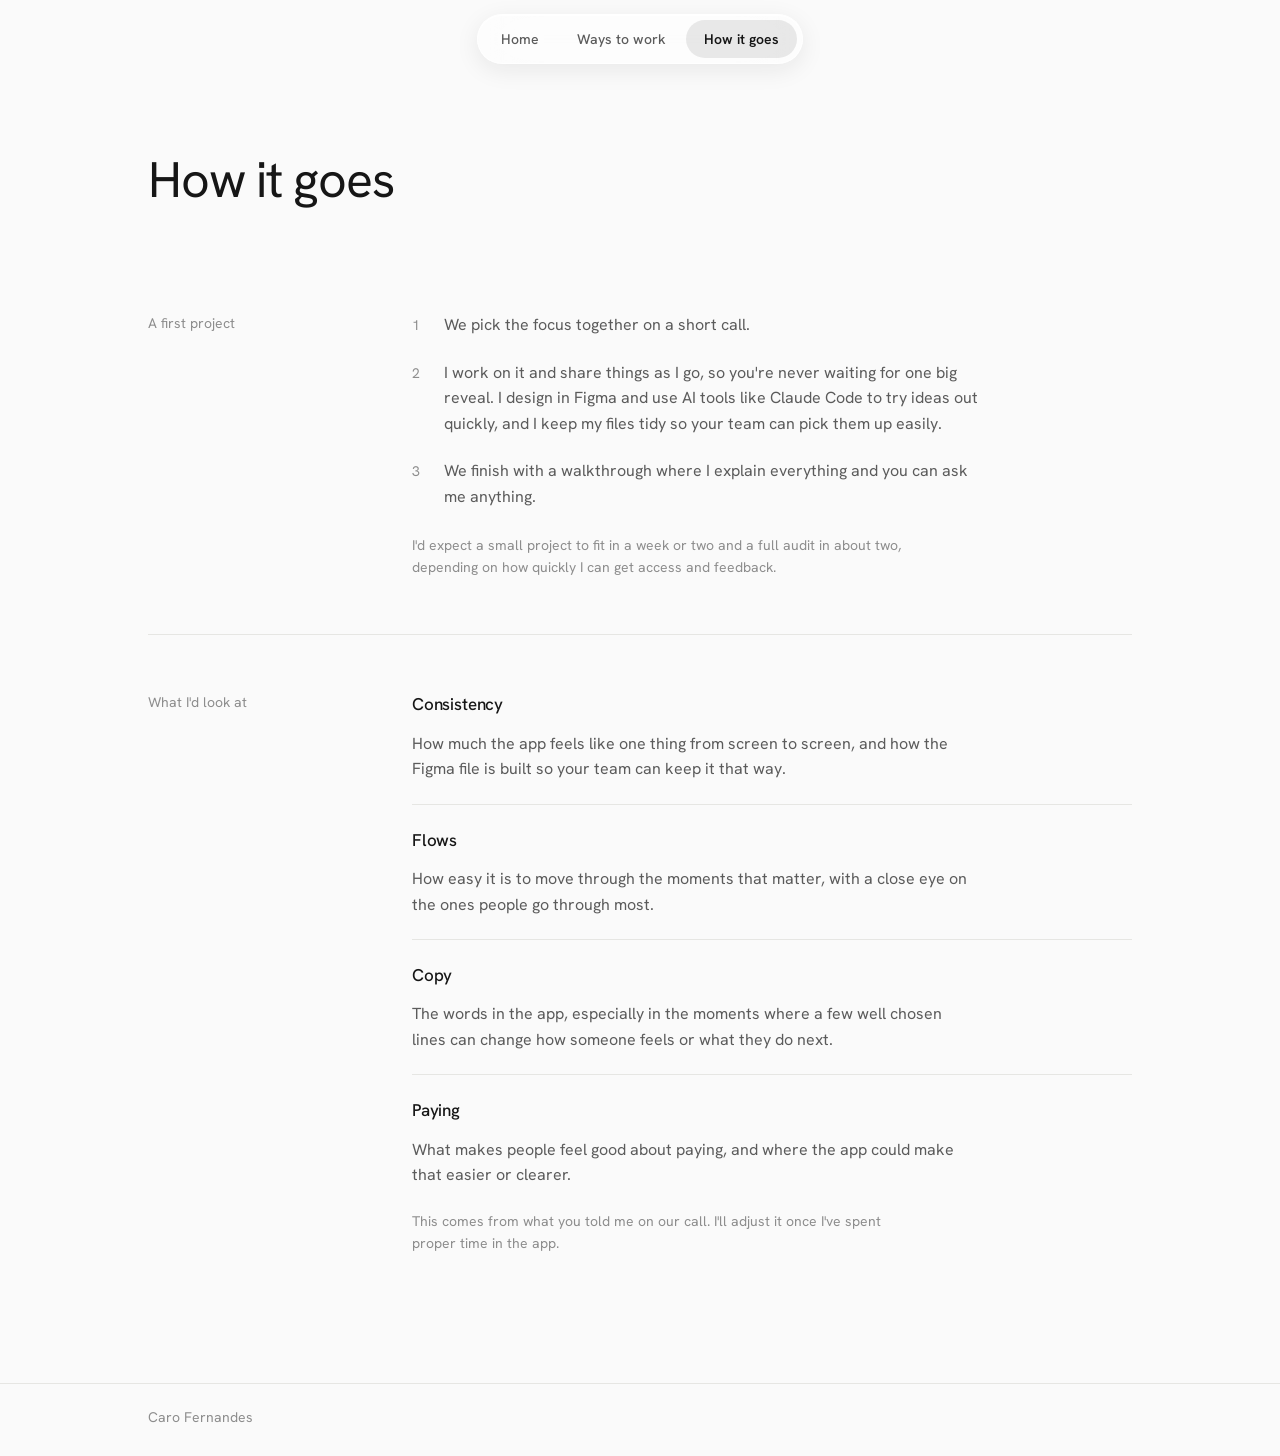
==== process.html @ 89c7634b "Clean header: glass pill menu, Hanken Grotesk only, no logo, shorter intro in Caro's words, name in " ====
<!DOCTYPE html>
<html lang="en">
<head>
<meta charset="utf-8">
<meta name="viewport" content="width=device-width, initial-scale=1">
<title>How it goes with Caro</title>
<link rel="preconnect" href="https://fonts.googleapis.com">
<link rel="preconnect" href="https://fonts.gstatic.com" crossorigin>
<link href="https://fonts.googleapis.com/css2?family=Hanken+Grotesk:wght@300;400;500;600&display=swap" rel="stylesheet">
<link rel="stylesheet" href="style.css">
</head>
<body>
<header class="top">
  <div class="wrap">
    <nav class="menu" aria-label="Main">
      <a href="index.html">Home</a>
      <a href="ways.html">Ways to work</a>
      <a href="process.html" aria-current="page">How it goes</a>
    </nav>
  </div>
</header>

<main>
  <div class="wrap">
    <section class="page-title">
      <h1>How it goes</h1>
    </section>

    <section class="row first">
      <div class="label">A first project</div>
      <div>
        <ol class="steps">
          <li><span class="n">1</span><span>We pick the focus together on a short call.</span></li>
          <li><span class="n">2</span><span>I work on it and share things as I go, so you're never waiting for one big reveal. I design in Figma and use AI tools like Claude Code to try ideas out quickly, and I keep my files tidy so your team can pick them up easily.</span></li>
          <li><span class="n">3</span><span>We finish with a walkthrough where I explain everything and you can ask me anything.</span></li>
        </ol>
        <p class="fine" style="margin-top:24px">I'd expect a small project to fit in a week or two and a full audit in about two, depending on how quickly I can get access and feedback.</p>
      </div>
    </section>

    <section class="row">
      <div class="label">What I'd look at</div>
      <div class="lens">
        <div class="item">
          <h2>Consistency</h2>
          <p>How much the app feels like one thing from screen to screen, and how the Figma file is built so your team can keep it that way.</p>
        </div>
        <div class="item">
          <h2>Flows</h2>
          <p>How easy it is to move through the moments that matter, with a close eye on the ones people go through most.</p>
        </div>
        <div class="item">
          <h2>Copy</h2>
          <p>The words in the app, especially in the moments where a few well chosen lines can change how someone feels or what they do next.</p>
        </div>
        <div class="item">
          <h2>Paying</h2>
          <p>What makes people feel good about paying, and where the app could make that easier or clearer.</p>
        </div>
        <p class="fine">This comes from what you told me on our call. I'll adjust it once I've spent proper time in the app.</p>
      </div>
    </section>
    <div style="height:72px"></div>
  </div>
</main>

<footer>
  <div class="wrap">
    <span>Caro Fernandes</span>
  </div>
</footer>
</body>
</html>
---- style.css ----
:root {
  /* layout idea: quiet editorial pages, top menu like a studio site, grey labels left, content right, one soft gradient */
  --bg: #fafafa;
  --ink: #161616;
  --soft: #5b5b5b;
  --muted: #8d8d8d;
  --line: #e6e6e3;
  --g1: #dcf2e8;
  --g2: #d8e5fb;
  --g3: #e8dff7;
  --font: "Hanken Grotesk", system-ui, -apple-system, "Segoe UI", Helvetica, Arial, sans-serif;
  color-scheme: light;
}
* { box-sizing: border-box; }
html { background: var(--bg); scroll-behavior: smooth; }
body {
  margin: 0;
  background: var(--bg);
  color: var(--ink);
  font-family: var(--font);
  font-size: 16px;
  line-height: 1.6;
  -webkit-font-smoothing: antialiased;
  min-height: 100vh;
  display: flex;
  flex-direction: column;
}
.wrap { width: 100%; max-width: 1040px; margin: 0 auto; padding: 0 28px; }

/* top menu: a floating glass pill */
.top { height: 72px; }
.menu {
  position: fixed; z-index: 50; top: 14px; left: 0; right: 0; margin: 0 auto; width: max-content; max-width: calc(100% - 24px);
  display: flex; gap: 2px; padding: 5px; border-radius: 999px;
  background: rgba(255, 255, 255, 0.5);
  -webkit-backdrop-filter: blur(28px) saturate(1.8); backdrop-filter: blur(28px) saturate(1.8);
  border: 1px solid rgba(255, 255, 255, 0.75);
  box-shadow: 0 6px 24px rgba(20, 20, 20, 0.08), inset 0 1px 0 rgba(255, 255, 255, 0.9);
}
.menu a { padding: 8px 18px; border-radius: 999px; font-size: 14px; font-weight: 500; color: var(--soft); text-decoration: none; white-space: nowrap; }
.menu a:hover { color: var(--ink); }
.menu a[aria-current="page"] { background: rgba(22, 22, 22, 0.09); color: var(--ink); font-weight: 600; }
@supports not ((backdrop-filter: blur(1px)) or (-webkit-backdrop-filter: blur(1px))) { .menu { background: rgba(255, 255, 255, 0.94); } }
a:focus-visible { outline: 2px solid var(--ink); outline-offset: 3px; border-radius: 2px; }

/* page */
main { flex: 1; }
.hero { display: grid; grid-template-columns: minmax(0, 1fr) minmax(0, 1.4fr); gap: 24px 64px; padding: 96px 0 72px; }
.hero .tag { color: var(--muted); font-size: 14px; align-self: end; max-width: 26ch; }
h1 { margin: 0 0 28px; font-weight: 400; font-size: clamp(30px, 5vw, 50px); line-height: 1.12; letter-spacing: -0.025em; text-wrap: balance; }
h2 { margin: 0 0 12px; font-weight: 500; font-size: 17px; letter-spacing: -0.01em; }
p { margin: 0 0 16px; max-width: 62ch; color: var(--soft); }
p:last-child { margin-bottom: 0; }
.lead { color: var(--ink); }
.page-title { padding: 80px 0 48px; }
.page-title h1 { margin-bottom: 0; max-width: 18ch; }

.band { position: relative; height: 320px; overflow: hidden; border-radius: 4px; margin-bottom: 8px;
  background:
    radial-gradient(40% 90% at 12% 70%, var(--g1), transparent 70%),
    radial-gradient(45% 100% at 48% 40%, var(--g2), transparent 70%),
    radial-gradient(40% 90% at 88% 65%, var(--g3), transparent 70%),
    #f1f1ee;
  filter: saturate(1.05);
}
.band .clock { position: absolute; left: 20px; bottom: 16px; font-size: 14px; color: var(--soft); font-variant-numeric: tabular-nums; }
.band .hint { position: absolute; right: 20px; bottom: 16px; font-size: 14px; color: var(--soft); }

.row { display: grid; grid-template-columns: 200px minmax(0, 1fr); gap: 16px 64px; padding: 56px 0; border-top: 1px solid var(--line); }
.row.first { border-top: 0; }
.label { font-size: 14px; color: var(--muted); }

.way { padding: 26px 0; border-top: 1px solid var(--line); }
.way:first-child { border-top: 0; padding-top: 0; }
.way:last-child { padding-bottom: 0; }
.way-head { display: flex; justify-content: space-between; align-items: baseline; gap: 4px 24px; flex-wrap: wrap; }
.name { display: flex; align-items: center; gap: 10px; font-weight: 500; font-size: 17px; }
.ic { flex: none; color: var(--muted); position: relative; top: 2px; }
.price { color: var(--ink); font-size: 15px; font-variant-numeric: tabular-nums; }
.price small { color: var(--muted); font-size: 14px; }
.desc { margin: 8px 0 0; }

.steps { display: grid; gap: 22px; padding: 0; margin: 0; list-style: none; }
.steps li { display: grid; grid-template-columns: 32px minmax(0, 1fr); color: var(--soft); max-width: 64ch; }
.steps .n { color: var(--muted); font-variant-numeric: tabular-nums; font-size: 14px; padding-top: 2px; }
.lens { display: grid; gap: 0; }
.lens .item { padding: 22px 0; border-top: 1px solid var(--line); }
.lens .item:first-child { border-top: 0; padding-top: 0; }
.lens .item:last-child { padding-bottom: 0; }
.fine { font-size: 14px; color: var(--muted); }

.contact { display: grid; gap: 10px; margin: 24px 0 0; }
.contact div { display: flex; align-items: center; gap: 10px; color: var(--ink); }
.sign { color: var(--ink); margin-top: 36px; }
a { color: var(--ink); text-decoration: underline; text-decoration-color: #b9b9b6; text-underline-offset: 3px; }
a:hover { text-decoration-color: var(--ink); }

.next { display: flex; justify-content: flex-end; padding: 8px 0 72px; }
.next a { display: inline-flex; align-items: center; gap: 8px; font-size: 15px; }

footer { border-top: 1px solid var(--line); }
footer .wrap { display: flex; justify-content: space-between; gap: 16px; flex-wrap: wrap; padding-top: 22px; padding-bottom: 28px; font-size: 14px; color: var(--muted); }

@media (max-width: 760px) {
  .wrap { padding: 0 20px; }
  .top { height: 66px; }
  .menu { top: 12px; }
  .menu a { padding: 8px 12px; font-size: 13px; }
  .hero { grid-template-columns: minmax(0, 1fr); padding: 48px 0 40px; }
  .hero .tag { order: 2; }
  .page-title { padding: 40px 0 24px; }
  .band { height: 220px; }
  .row { grid-template-columns: minmax(0, 1fr); gap: 14px; padding: 40px 0; }
  .next { padding-bottom: 48px; }
}
@media (prefers-reduced-motion: reduce) { html { scroll-behavior: auto; } }

.glance { display: grid; margin-bottom: 20px; }
.glance a { display: flex; justify-content: space-between; align-items: baseline; gap: 4px 24px; flex-wrap: wrap; padding: 14px 0; border-top: 1px solid var(--line); text-decoration: none; color: var(--ink); }
.glance a:first-child { border-top: 0; padding-top: 0; }
.glance a:hover span:first-child { text-decoration: underline; text-decoration-color: #b9b9b6; text-underline-offset: 3px; }
.glance .p { font-size: 15px; font-variant-numeric: tabular-nums; }
.glance .p small { color: var(--muted); font-size: 14px; }
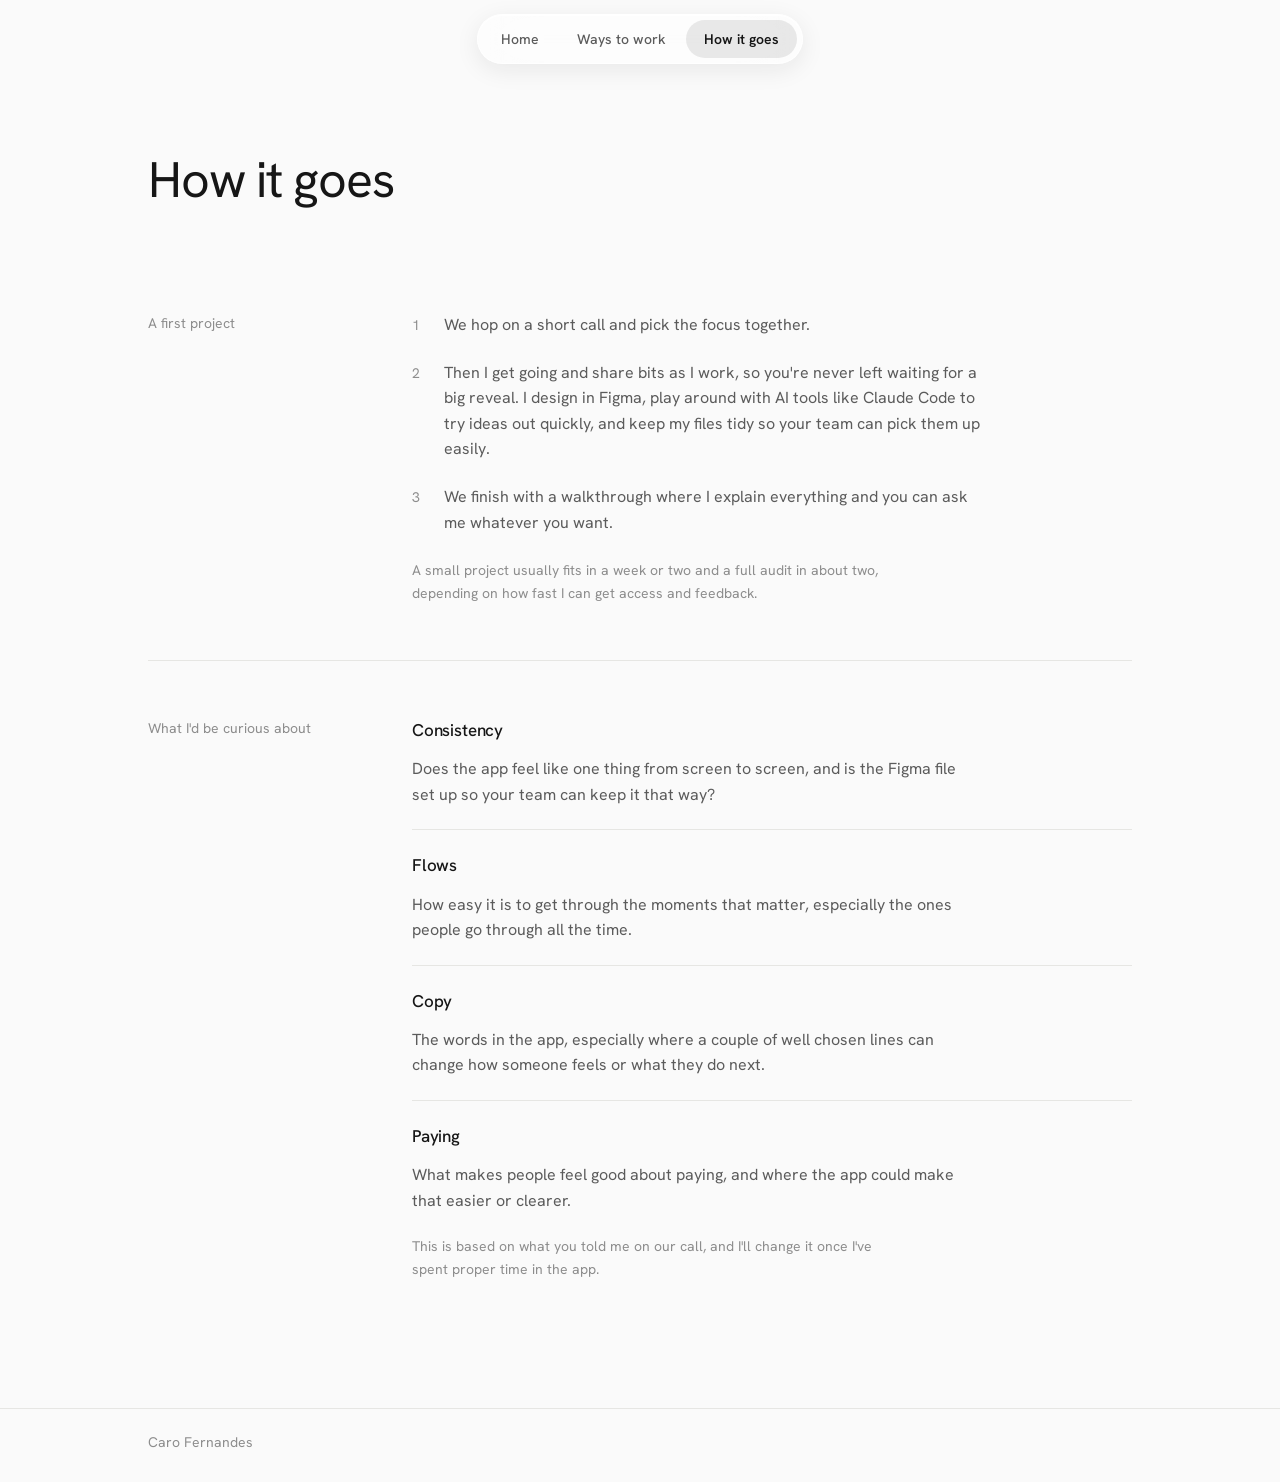
==== commit 1d3e3452: "Friendlier, more Caro wording across the three pages Co-Authored-By: Claude Sonnet 5.5 <noreply@anth" ====
--- a/process.html
+++ b/process.html
@@ -30,34 +30,34 @@
       <div class="label">A first project</div>
       <div>
         <ol class="steps">
-          <li><span class="n">1</span><span>We pick the focus together on a short call.</span></li>
-          <li><span class="n">2</span><span>I work on it and share things as I go, so you're never waiting for one big reveal. I design in Figma and use AI tools like Claude Code to try ideas out quickly, and I keep my files tidy so your team can pick them up easily.</span></li>
-          <li><span class="n">3</span><span>We finish with a walkthrough where I explain everything and you can ask me anything.</span></li>
+          <li><span class="n">1</span><span>We hop on a short call and pick the focus together.</span></li>
+          <li><span class="n">2</span><span>Then I get going and share bits as I work, so you're never left waiting for a big reveal. I design in Figma, play around with AI tools like Claude Code to try ideas out quickly, and keep my files tidy so your team can pick them up easily.</span></li>
+          <li><span class="n">3</span><span>We finish with a walkthrough where I explain everything and you can ask me whatever you want.</span></li>
         </ol>
-        <p class="fine" style="margin-top:24px">I'd expect a small project to fit in a week or two and a full audit in about two, depending on how quickly I can get access and feedback.</p>
+        <p class="fine" style="margin-top:24px">A small project usually fits in a week or two and a full audit in about two, depending on how fast I can get access and feedback.</p>
       </div>
     </section>
 
     <section class="row">
-      <div class="label">What I'd look at</div>
+      <div class="label">What I'd be curious about</div>
       <div class="lens">
         <div class="item">
           <h2>Consistency</h2>
-          <p>How much the app feels like one thing from screen to screen, and how the Figma file is built so your team can keep it that way.</p>
+          <p>Does the app feel like one thing from screen to screen, and is the Figma file set up so your team can keep it that way?</p>
         </div>
         <div class="item">
           <h2>Flows</h2>
-          <p>How easy it is to move through the moments that matter, with a close eye on the ones people go through most.</p>
+          <p>How easy it is to get through the moments that matter, especially the ones people go through all the time.</p>
         </div>
         <div class="item">
           <h2>Copy</h2>
-          <p>The words in the app, especially in the moments where a few well chosen lines can change how someone feels or what they do next.</p>
+          <p>The words in the app, especially where a couple of well chosen lines can change how someone feels or what they do next.</p>
         </div>
         <div class="item">
           <h2>Paying</h2>
           <p>What makes people feel good about paying, and where the app could make that easier or clearer.</p>
         </div>
-        <p class="fine">This comes from what you told me on our call. I'll adjust it once I've spent proper time in the app.</p>
+        <p class="fine">This is based on what you told me on our call, and I'll change it once I've spent proper time in the app.</p>
       </div>
     </section>
     <div style="height:72px"></div>
--- a/style.css
+++ b/style.css
@@ -45,7 +45,8 @@
 
 /* page */
 main { flex: 1; }
-.hero { display: grid; grid-template-columns: minmax(0, 1fr) minmax(0, 1.4fr); gap: 24px 64px; padding: 96px 0 72px; }
+.hero { padding: 96px 0 72px; }
+.hero h1 { max-width: 18ch; }
 .hero .tag { color: var(--muted); font-size: 14px; align-self: end; max-width: 26ch; }
 h1 { margin: 0 0 28px; font-weight: 400; font-size: clamp(30px, 5vw, 50px); line-height: 1.12; letter-spacing: -0.025em; text-wrap: balance; }
 h2 { margin: 0 0 12px; font-weight: 500; font-size: 17px; letter-spacing: -0.01em; }
@@ -121,3 +122,13 @@
 .glance a:hover span:first-child { text-decoration: underline; text-decoration-color: #b9b9b6; text-underline-offset: 3px; }
 .glance .p { font-size: 15px; font-variant-numeric: tabular-nums; }
 .glance .p small { color: var(--muted); font-size: 14px; }
+
+/* smooth page changes: a soft cross-fade between pages, with a gentle fade-in where that isn't supported */
+@view-transition { navigation: auto; }
+::view-transition-old(root), ::view-transition-new(root) { animation-duration: 0.4s; animation-timing-function: cubic-bezier(0.4, 0, 0.2, 1); }
+@keyframes page-in { from { opacity: 0; transform: translateY(6px); } to { opacity: 1; transform: none; } }
+@supports not selector(::view-transition) { main { animation: page-in 0.45s ease both; } }
+@media (prefers-reduced-motion: reduce) {
+  @view-transition { navigation: none; }
+  main { animation: none; }
+}
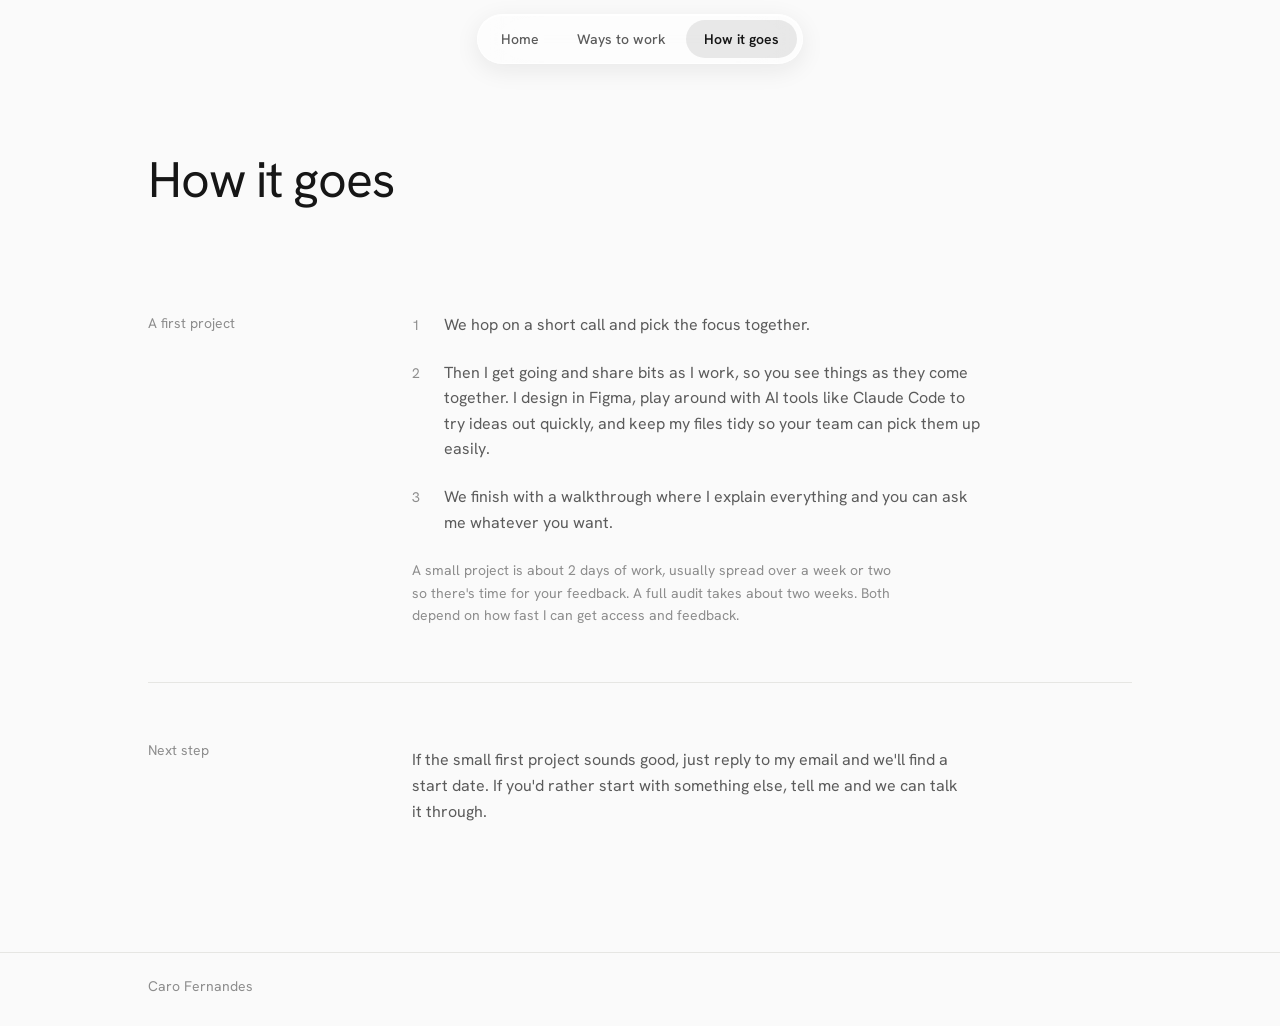
==== commit 668a39cf: "Tighten proposal copy and add a next step Clarify timing, say what the small project includes, separ" ====
--- a/process.html
+++ b/process.html
@@ -31,33 +31,17 @@
       <div>
         <ol class="steps">
           <li><span class="n">1</span><span>We hop on a short call and pick the focus together.</span></li>
-          <li><span class="n">2</span><span>Then I get going and share bits as I work, so you're never left waiting for a big reveal. I design in Figma, play around with AI tools like Claude Code to try ideas out quickly, and keep my files tidy so your team can pick them up easily.</span></li>
+          <li><span class="n">2</span><span>Then I get going and share bits as I work, so you see things as they come together. I design in Figma, play around with AI tools like Claude Code to try ideas out quickly, and keep my files tidy so your team can pick them up easily.</span></li>
           <li><span class="n">3</span><span>We finish with a walkthrough where I explain everything and you can ask me whatever you want.</span></li>
         </ol>
-        <p class="fine" style="margin-top:24px">A small project usually fits in a week or two and a full audit in about two, depending on how fast I can get access and feedback.</p>
+        <p class="fine" style="margin-top:24px">A small project is about 2 days of work, usually spread over a week or two so there's time for your feedback. A full audit takes about two weeks. Both depend on how fast I can get access and feedback.</p>
       </div>
     </section>
 
     <section class="row">
-      <div class="label">What I'd be curious about</div>
-      <div class="lens">
-        <div class="item">
-          <h2>Consistency</h2>
-          <p>Does the app feel like one thing from screen to screen, and is the Figma file set up so your team can keep it that way?</p>
-        </div>
-        <div class="item">
-          <h2>Flows</h2>
-          <p>How easy it is to get through the moments that matter, especially the ones people go through all the time.</p>
-        </div>
-        <div class="item">
-          <h2>Copy</h2>
-          <p>The words in the app, especially where a couple of well chosen lines can change how someone feels or what they do next.</p>
-        </div>
-        <div class="item">
-          <h2>Paying</h2>
-          <p>What makes people feel good about paying, and where the app could make that easier or clearer.</p>
-        </div>
-        <p class="fine">This is based on what you told me on our call, and I'll change it once I've spent proper time in the app.</p>
+      <div class="label">Next step</div>
+      <div>
+        <p class="desc">If the small first project sounds good, just reply to my email and we'll find a start date. If you'd rather start with something else, tell me and we can talk it through.</p>
       </div>
     </section>
     <div style="height:72px"></div>
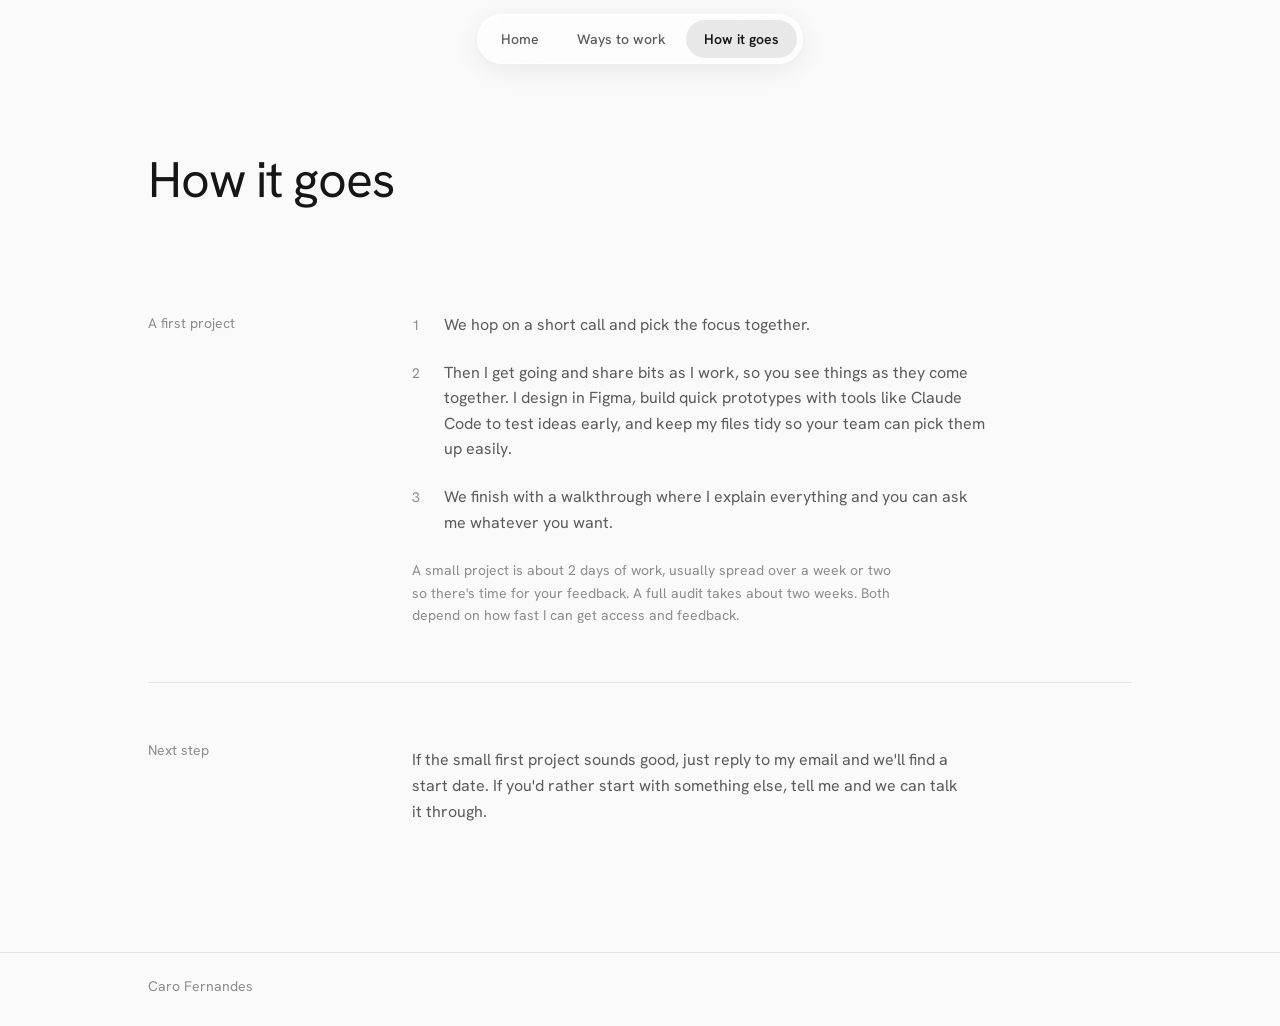
==== commit 40c721af: "Reword the prototyping line on How it goes Co-Authored-By: Claude Opus 5.5 <noreply@anthropic.com> C" ====
--- a/process.html
+++ b/process.html
@@ -7,7 +7,9 @@
 <link rel="preconnect" href="https://fonts.googleapis.com">
 <link rel="preconnect" href="https://fonts.gstatic.com" crossorigin>
 <link href="https://fonts.googleapis.com/css2?family=Hanken+Grotesk:wght@300;400;500;600&display=swap" rel="stylesheet">
-<link rel="stylesheet" href="style.css">
+<link rel="icon" type="image/png" href="favicon.png">
+<link rel="apple-touch-icon" href="apple-touch-icon.png">
+<link rel="stylesheet" href="style.css?v=2">
 </head>
 <body>
 <header class="top">
@@ -31,7 +33,7 @@
       <div>
         <ol class="steps">
           <li><span class="n">1</span><span>We hop on a short call and pick the focus together.</span></li>
-          <li><span class="n">2</span><span>Then I get going and share bits as I work, so you see things as they come together. I design in Figma, play around with AI tools like Claude Code to try ideas out quickly, and keep my files tidy so your team can pick them up easily.</span></li>
+          <li><span class="n">2</span><span>Then I get going and share bits as I work, so you see things as they come together. I design in Figma, build quick prototypes with tools like Claude Code to test ideas early, and keep my files tidy so your team can pick them up easily.</span></li>
           <li><span class="n">3</span><span>We finish with a walkthrough where I explain everything and you can ask me whatever you want.</span></li>
         </ol>
         <p class="fine" style="margin-top:24px">A small project is about 2 days of work, usually spread over a week or two so there's time for your feedback. A full audit takes about two weeks. Both depend on how fast I can get access and feedback.</p>
--- a/style.css
+++ b/style.css
@@ -132,3 +132,5 @@
   @view-transition { navigation: none; }
   main { animation: none; }
 }
+
+.wordmark { height: 1.15em; width: auto; vertical-align: -0.18em; margin-left: 0.05em; }
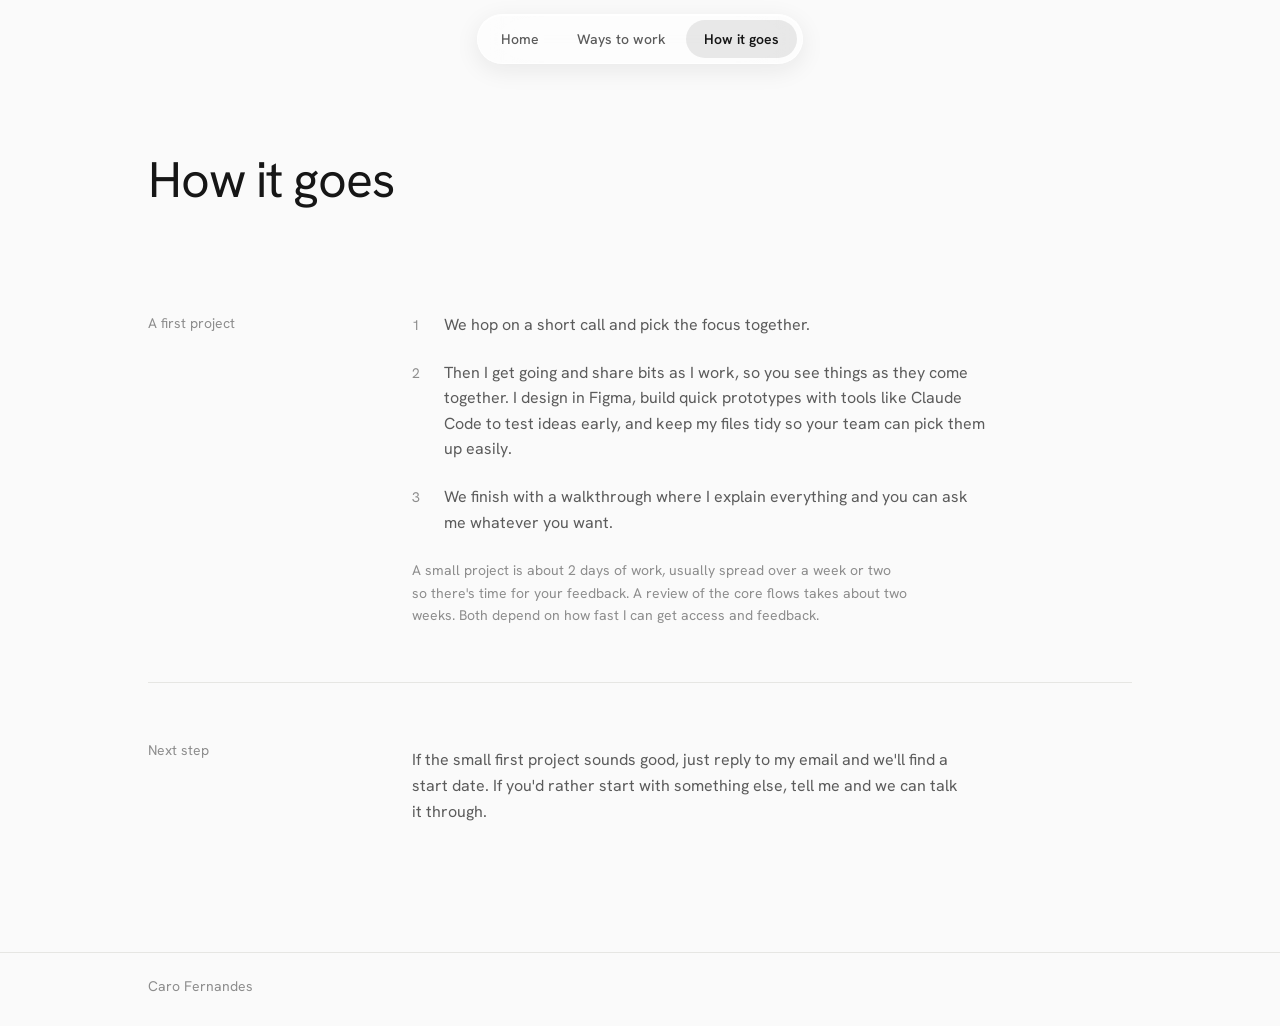
==== commit 188111c2: "Rename the audit and design system offers, trim At a glance Co-Authored-By: Claude Opus 5.5 <noreply" ====
--- a/process.html
+++ b/process.html
@@ -36,7 +36,7 @@
           <li><span class="n">2</span><span>Then I get going and share bits as I work, so you see things as they come together. I design in Figma, build quick prototypes with tools like Claude Code to test ideas early, and keep my files tidy so your team can pick them up easily.</span></li>
           <li><span class="n">3</span><span>We finish with a walkthrough where I explain everything and you can ask me whatever you want.</span></li>
         </ol>
-        <p class="fine" style="margin-top:24px">A small project is about 2 days of work, usually spread over a week or two so there's time for your feedback. A full audit takes about two weeks. Both depend on how fast I can get access and feedback.</p>
+        <p class="fine" style="margin-top:24px">A small project is about 2 days of work, usually spread over a week or two so there's time for your feedback. A review of the core flows takes about two weeks. Both depend on how fast I can get access and feedback.</p>
       </div>
     </section>
 
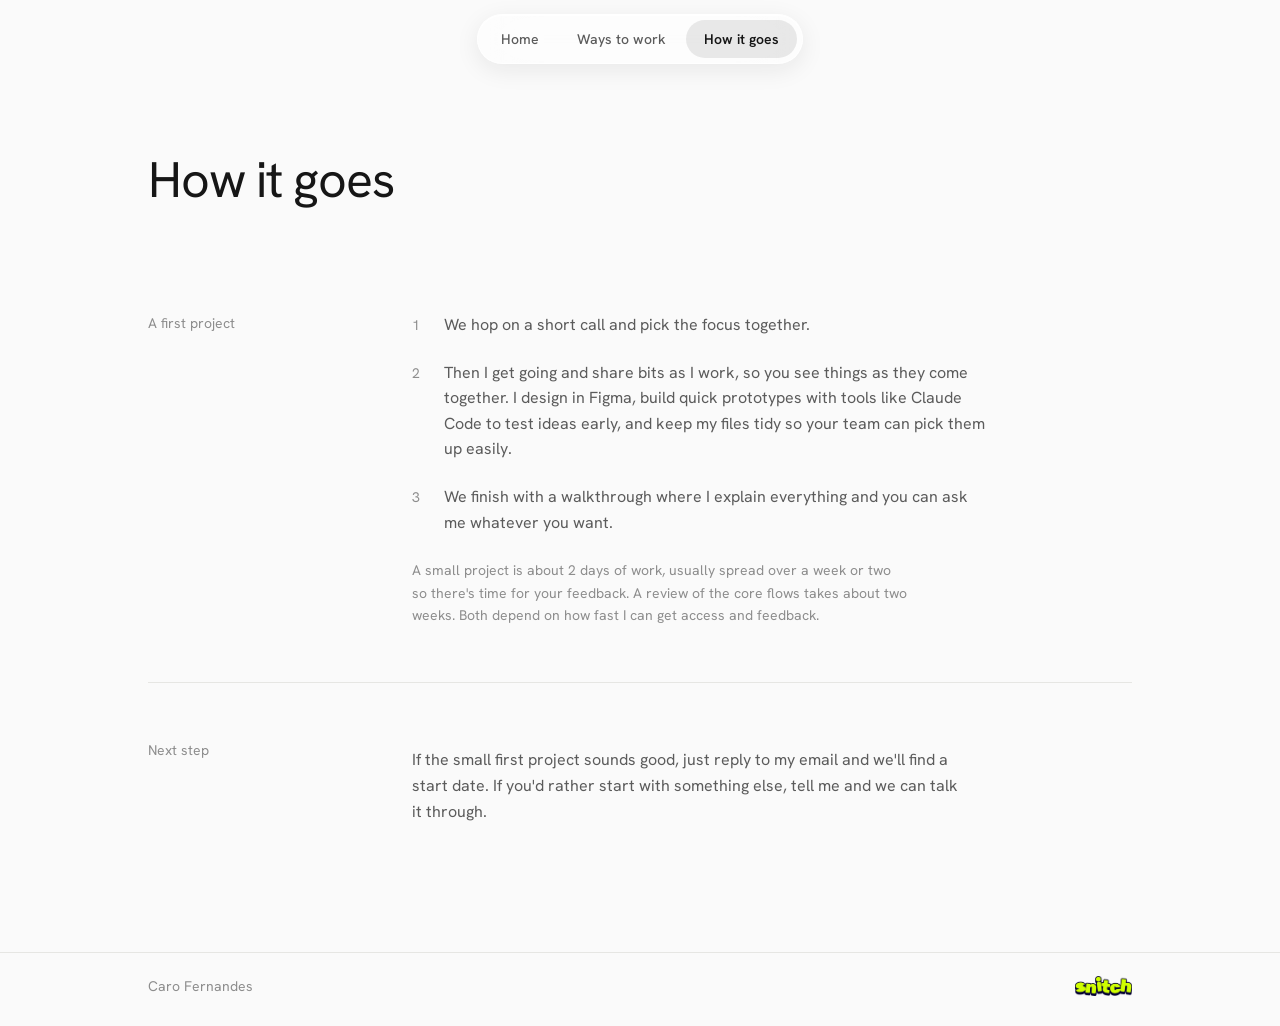
==== commit 22a1e29e: "Add the Snitch wordmark to the footer Co-Authored-By: Claude Opus 5.5 <noreply@anthropic.com> Claude" ====
--- a/process.html
+++ b/process.html
@@ -53,6 +53,7 @@
 <footer>
   <div class="wrap">
     <span>Caro Fernandes</span>
+    <img src="snitch-wordmark.png" alt="Snitch" width="515" height="180" style="height:20px;width:auto;align-self:center;display:block">
   </div>
 </footer>
 </body>
